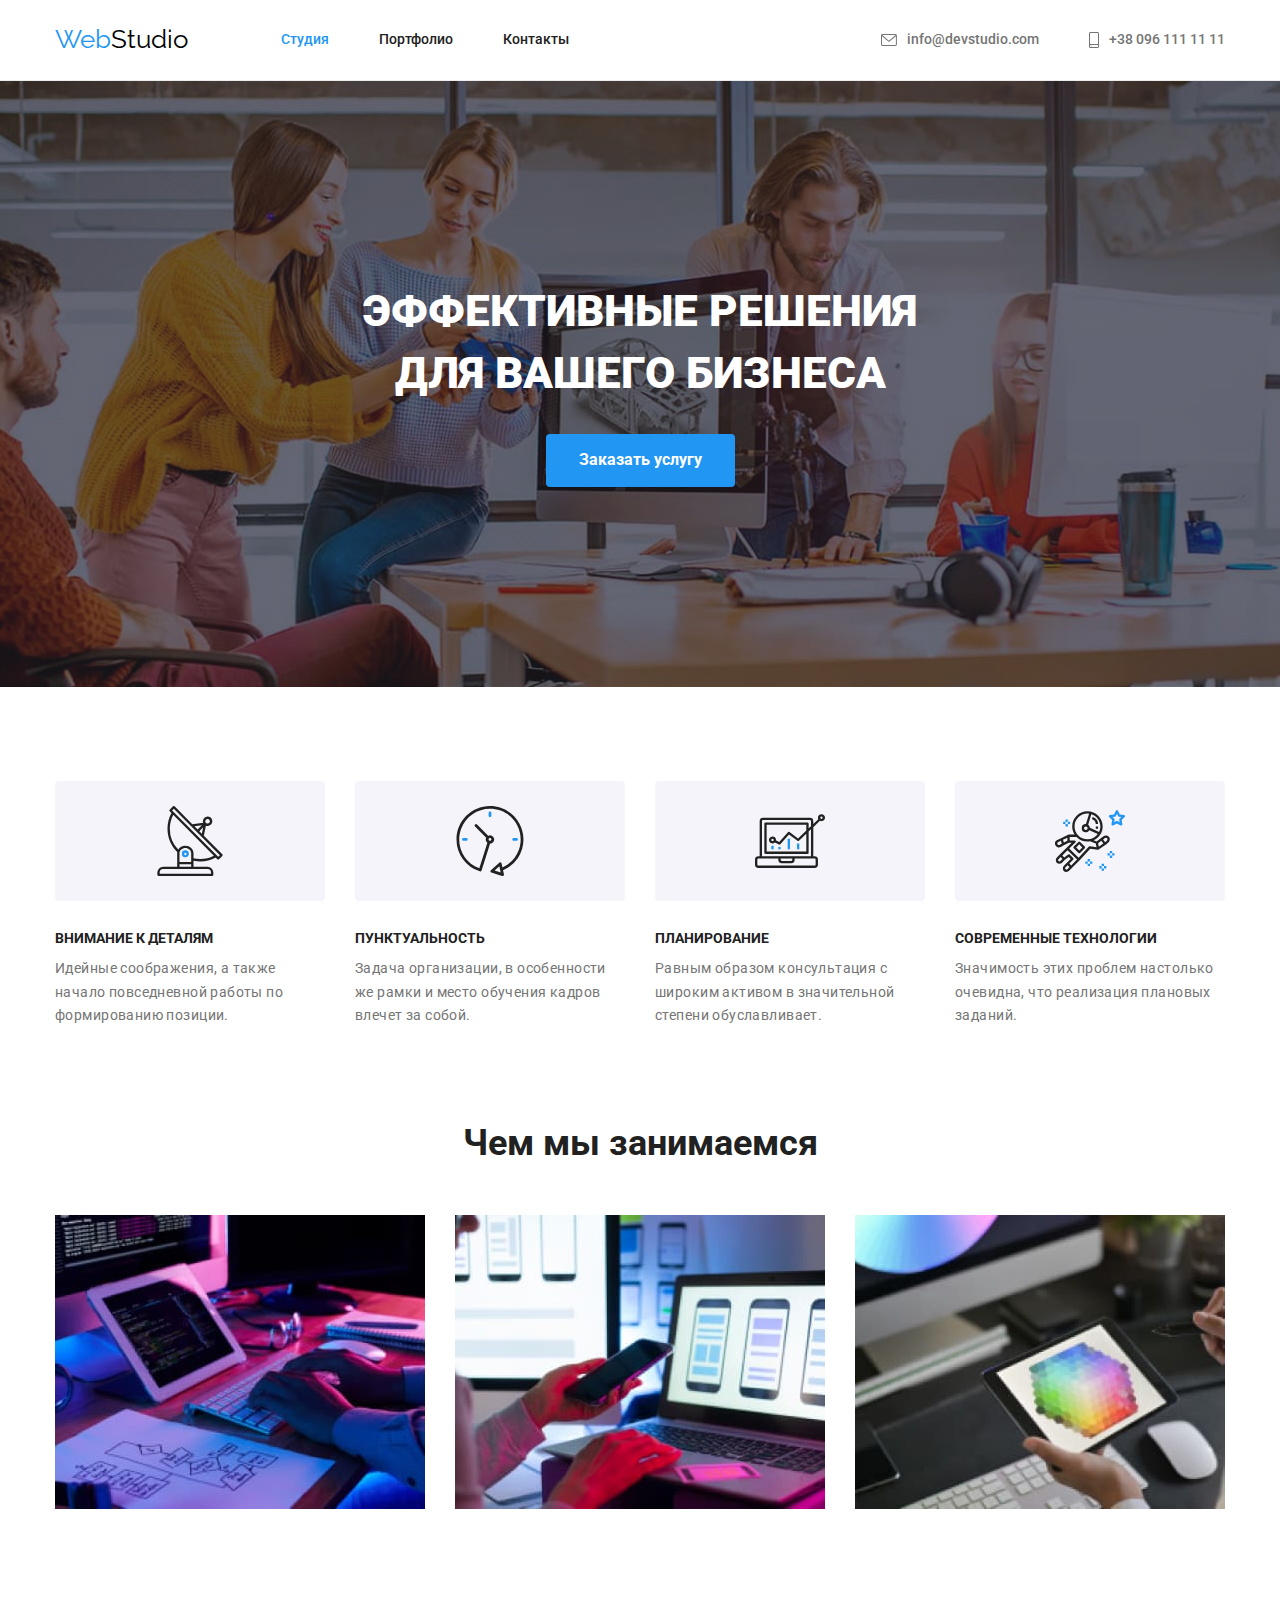
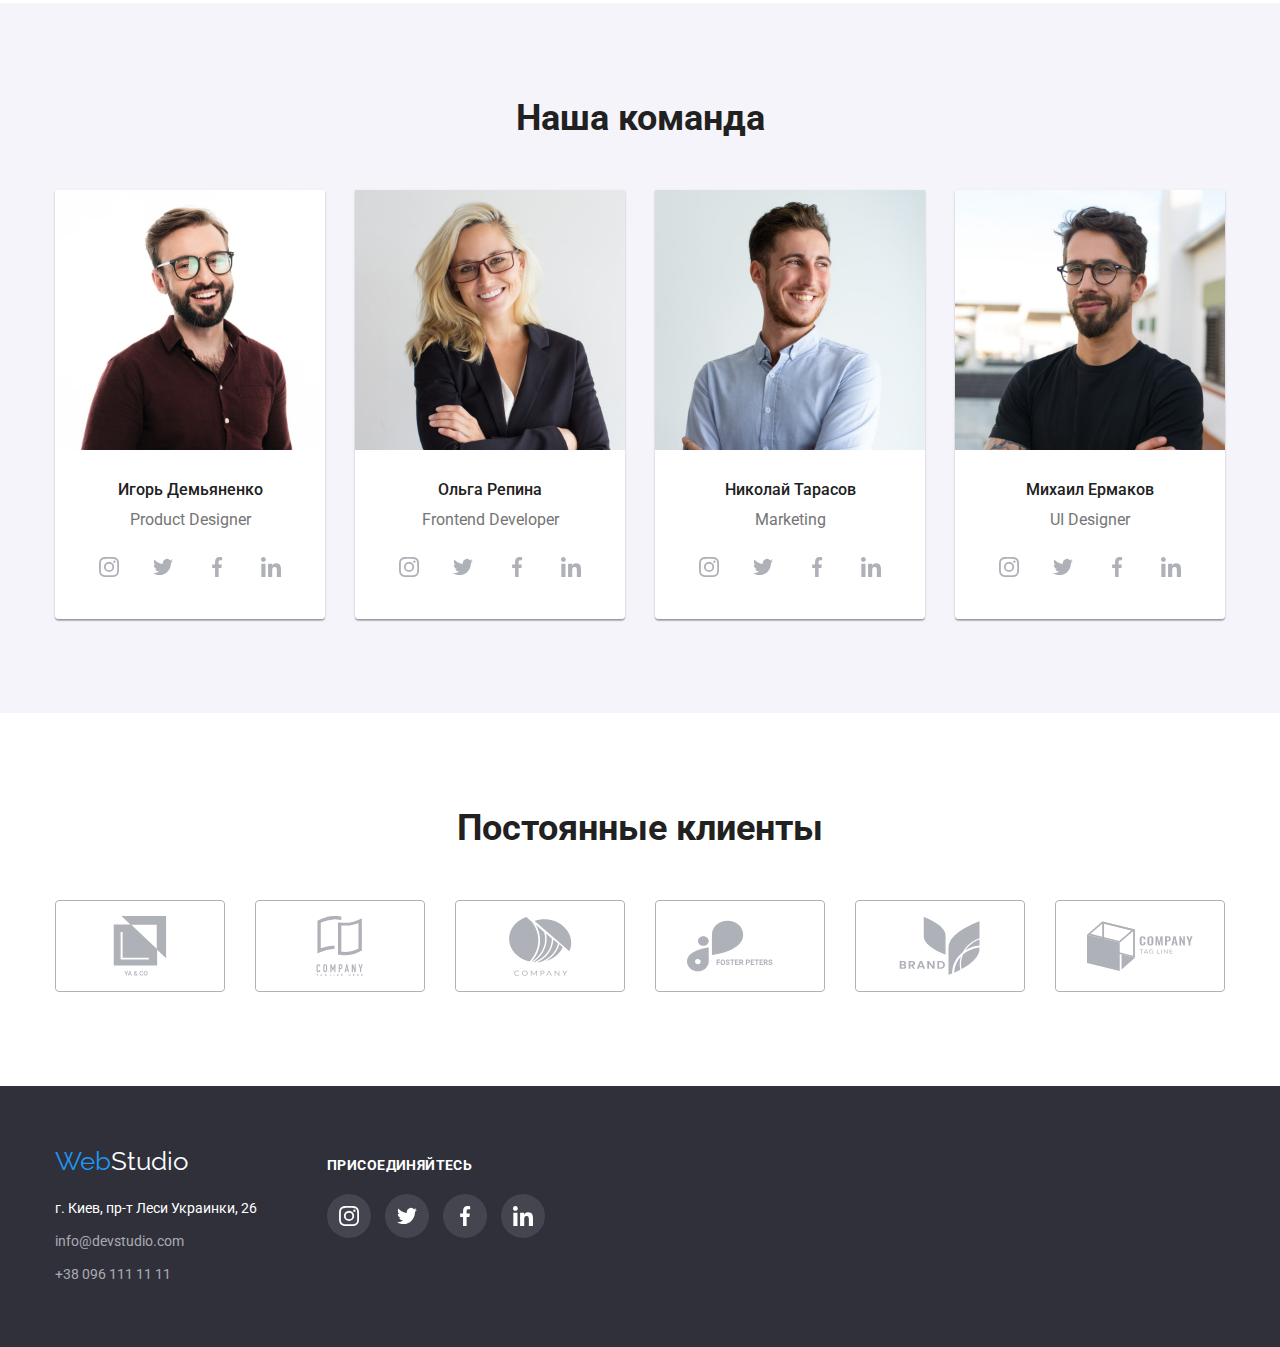
==== index.html @ 87715c69 "Добавляет основные папки и файлы с 4ДЗ" ====
<!DOCTYPE html>
<html lang="ru">
  <head>
    <meta charset="UTF-8" />
    <meta http-equiv="X-UA-Compatible" content="IE=edge" />
    <meta name="viewport" content="width=device-width, initial-scale=1.0" />
    <title>Web Studio. Эффективные решения для вашего бизнеса</title>
    <link
      rel="stylesheet"
      href="https://fonts.googleapis.com/css2?family=Raleway:wght@700&family=Roboto:wght@400;500;700;900&display=swap"
    />
    <link
      rel="stylesheet"
      href="https://cdnjs.cloudflare.com/ajax/libs/modern-normalize/1.1.0/modern-normalize.min.css"
    />
    <link rel="stylesheet" href="./css/main.css" />
  </head>

  <body>
    <header class="page-header">
      <div class="container cap">
        <nav class="site-nav">
          <a href="#" class="logo"><span class="accent">Web</span>Studio</a>
          <ul class="site-nav">
            <li class="list-item"><a href="#" class="link main">Студия</a></li>
            <li class="list-item"><a href="./portfolio.html" class="link">Портфолио</a></li>
            <li class="list-item"><a href="#" class="link">Контакты</a></li>
          </ul>
        </nav>
        <ul class="list">
          <li class="list-item">
            <a href="mailto:info@devstudio.com" class="link item">
              <svg class="icon-contacts" width="16" height="12">
                <use href="./images/icons.svg#envelope"></use>
              </svg>
              info@devstudio.com
            </a>
          </li>
          <li class="list-item">
            <a href="tel:+380961111111" class="link item">
              <svg class="icon-contacts" width="10" height="16">
                <use href="./images/icons.svg#smartphone"></use>
              </svg>
              +38 096 111 11 11
            </a>
          </li>
        </ul>
      </div>
    </header>

    <main>
      <!-- Эффективные решения для вашего бизнеса -->
      <section class="banner overlay">
        <div class="container">
          <h1 class="banner-name">
            Эффективные решения<br />
            для вашего бизнеса
          </h1>
          <button type="button" class="ban-button">Заказать услугу</button>
        </div>
      </section>
      <!-- Наши преимущества -->
      <section class="section">
        <div class="container feature">
          <h2 class="visually-hidden">Наши преимущества</h2>
          <ul class="features-list">
            <li class="text-list">
              <div class="thumb">
                <svg width="70" height="70">
                  <use href="./images/icons.svg#antenna"></use>
                </svg>
              </div>
              <h3 class="head">Внимание к деталям</h3>
              <p class="head-text">
                Идейные соображения, а также начало повседневной работы по формированию позиции.
              </p>
            </li>
            <li class="text-list">
              <div class="thumb">
                <svg width="70" height="70">
                  <use href="./images/icons.svg#clock"></use>
                </svg>
              </div>
              <h3 class="head">Пунктуальность</h3>
              <p class="head-text">
                Задача организации, в особенности же рамки и место обучения кадров влечет за собой.
              </p>
            </li>
            <li class="text-list">
              <div class="thumb">
                <svg width="70" height="70">
                  <use href="./images/icons.svg#diagram"></use>
                </svg>
              </div>
              <h3 class="head">Планирование</h3>
              <p class="head-text">
                Равным образом консультация с широким активом в значительной степени обуславливает.
              </p>
            </li>
            <li class="text-list">
              <div class="thumb">
                <svg width="70" height="70">
                  <use href="./images/icons.svg#astronaut"></use>
                </svg>
              </div>
              <h3 class="head">Современные технологии</h3>
              <p class="head-text">
                Значимость этих проблем настолько очевидна, что реализация плановых заданий.
              </p>
            </li>
          </ul>
        </div>
      </section>
      <!-- Чем мы занимаемся -->
      <section class="section box">
        <div class="container">
          <h2 class="heading">Чем мы занимаемся</h2>
          <ul class="boxes-list">
            <li class="box-item">
              <img
                src="./images/box1.jpg"
                width="370"
                height="294"
                alt="Описание того, чем мы занимаемся-1"
              />
            </li>
            <li class="box-item">
              <img
                src="./images/box2.jpg"
                width="370"
                height="294"
                alt="Описание того, чем мы занимаемся-2"
              />
            </li>
            <li class="box-item">
              <img
                src="./images/box3.jpg"
                width="370"
                height="294"
                alt="Описание того, чем мы занимаемся-3"
              />
            </li>
          </ul>
        </div>
      </section>
      <!-- Наша команда -->
      <section class="section comands-blok">
        <div class="container">
          <h2 class="heading">Наша команда</h2>
          <ul class="bloks-list">
            <li class="blok-item">
              <img src="./images/i.jpg" width="270" height="260" alt="член команды" />
              <div class="description">
                <h3 class="name">Игорь Демьяненко</h3>
                <p lang="en" class="job">Product Designer</p>

                <ul class="links-list">
                  <li class="links-item">
                    <a href="#" class="links-icon">
                      <svg class="icon" width="20" height="20">
                        <use href="./images/icons.svg#instagram"></use>
                      </svg>
                    </a>
                  </li>
                  <li class="links-item">
                    <a href="#" class="links-icon">
                      <svg class="icon" width="20" height="20">
                        <use href="./images/icons.svg#twitter"></use>
                      </svg>
                    </a>
                  </li>
                  <li class="links-item">
                    <a href="#" class="links-icon">
                      <svg class="icon" width="20" height="20">
                        <use href="./images/icons.svg#facebook"></use>
                      </svg>
                    </a>
                  </li>
                  <li class="links-item">
                    <a href="#" class="links-icon">
                      <svg class="icon" width="20" height="20">
                        <use href="./images/icons.svg#linkedin"></use>
                      </svg>
                    </a>
                  </li>
                </ul>
              </div>
            </li>
            <li class="blok-item">
              <img src="./images/o.jpg" width="270" height="260" alt="член команды" />
              <div class="description">
                <h3 class="name">Ольга Репина</h3>
                <p lang="en" class="job">Frontend Developer</p>

                <ul class="links-list">
                  <li class="links-item">
                    <a href="#" class="links-icon">
                      <svg class="icon" width="20" height="20">
                        <use href="./images/icons.svg#instagram"></use>
                      </svg>
                    </a>
                  </li>
                  <li class="links-item">
                    <a href="#" class="links-icon">
                      <svg class="icon" width="20" height="20">
                        <use href="./images/icons.svg#twitter"></use>
                      </svg>
                    </a>
                  </li>
                  <li class="links-item">
                    <a href="#" class="links-icon">
                      <svg class="icon" width="20" height="20">
                        <use href="./images/icons.svg#facebook"></use>
                      </svg>
                    </a>
                  </li>
                  <li class="links-item">
                    <a href="#" class="links-icon">
                      <svg class="icon" width="20" height="20">
                        <use href="./images/icons.svg#linkedin"></use>
                      </svg>
                    </a>
                  </li>
                </ul>
              </div>
            </li>
            <li class="blok-item">
              <img src="./images/n.jpg" width="270" height="260" alt="член команды" />
              <div class="description">
                <h3 class="name">Николай Тарасов</h3>
                <p lang="en" class="job">Marketing</p>

                <ul class="links-list">
                  <li class="links-item">
                    <a href="#" class="links-icon">
                      <svg class="icon" width="20" height="20">
                        <use href="./images/icons.svg#instagram"></use>
                      </svg>
                    </a>
                  </li>
                  <li class="links-item">
                    <a href="#" class="links-icon">
                      <svg class="icon" width="20" height="20">
                        <use href="./images/icons.svg#twitter"></use>
                      </svg>
                    </a>
                  </li>
                  <li class="links-item">
                    <a href="#" class="links-icon">
                      <svg class="icon" width="20" height="20">
                        <use href="./images/icons.svg#facebook"></use>
                      </svg>
                    </a>
                  </li>
                  <li class="links-item">
                    <a href="#" class="links-icon">
                      <svg class="icon" width="20" height="20">
                        <use href="./images/icons.svg#linkedin"></use>
                      </svg>
                    </a>
                  </li>
                </ul>
              </div>
            </li>
            <li class="blok-item">
              <img src="./images/m.jpg" width="270" height="260" alt="член команды" />
              <div class="description">
                <h3 class="name">Михаил Ермаков</h3>
                <p lang="en" class="job">UI Designer</p>

                <ul class="links-list">
                  <li class="links-item">
                    <a href="#" class="links-icon">
                      <svg class="icon" width="20" height="20">
                        <use href="./images/icons.svg#instagram"></use>
                      </svg>
                    </a>
                  </li>
                  <li class="links-item">
                    <a href="#" class="links-icon">
                      <svg class="icon" width="20" height="20">
                        <use href="./images/icons.svg#twitter"></use>
                      </svg>
                    </a>
                  </li>
                  <li class="links-item">
                    <a href="#" class="links-icon">
                      <svg class="icon" width="20" height="20">
                        <use href="./images/icons.svg#facebook"></use>
                      </svg>
                    </a>
                  </li>
                  <li class="links-item">
                    <a href="#" class="links-icon">
                      <svg class="icon" width="20" height="20">
                        <use href="./images/icons.svg#linkedin"></use>
                      </svg>
                    </a>
                  </li>
                </ul>
              </div>
            </li>
          </ul>
        </div>
      </section>
      <!-- Постоянные клиенты -->
      <section class="section clients">
        <div class="container">
          <h2 class="heading">Постоянные клиенты</h2>
          <ul class="clients-list">
            <li class="client-item">
              <a href="#" class="client-link">
                <svg class="icon" width="106" height="60">
                  <use href="./images/icons.svg#group-6"></use>
                </svg>
              </a>
            </li>
            <li class="client-item">
              <a href="#" class="client-link">
                <svg class="icon" width="106" height="60">
                  <use href="./images/icons.svg#group-1"></use>
                </svg>
              </a>
            </li>
            <li class="client-item">
              <a href="#" class="client-link">
                <svg class="icon" width="106" height="60">
                  <use href="./images/icons.svg#group-2"></use>
                </svg>
              </a>
            </li>
            <li class="client-item">
              <a href="#" class="client-link">
                <svg class="icon" width="106" height="60">
                  <use href="./images/icons.svg#group-3"></use>
                </svg>
              </a>
            </li>
            <li class="client-item">
              <a href="#" class="client-link">
                <svg class="icon" width="106" height="60">
                  <use href="./images/icons.svg#group-4"></use>
                </svg>
              </a>
            </li>
            <li class="client-item">
              <a href="#" class="client-link">
                <svg class="icon" width="106" height="60">
                  <use href="./images/icons.svg#group-5"></use>
                </svg>
              </a>
            </li>
          </ul>
        </div>
      </section>
    </main>

    <footer class="finish">
      <div class="container main">
        <div class="footer">
          <a href="#" class="logo foot"><span class="accent">Web</span>Studio</a>
          <address class="address">
            г. Киев, пр-т Леси Украинки, 26
            <ul class="contacts">
              <li>
                <a href="mailto:info@devstudio.com" class="item bottom">info@devstudio.com</a>
              </li>
              <li class="contact-list">
                <a href="tel:+380961111111" class="item bottom">+38 096 111 11 11</a>
              </li>
            </ul>
          </address>
        </div>
        <div class="second-part">
          <h2 class="call">присоединяйтесь</h2>
          <ul class="links-foot-list">
            <li class="links-item">
              <a href="#" class="links-foot-icon">
                <svg class="icon" width="20" height="20">
                  <use href="./images/icons.svg#instagram"></use>
                </svg>
              </a>
            </li>
            <li class="links-item">
              <a href="#" class="links-foot-icon">
                <svg class="icon" width="20" height="20">
                  <use href="./images/icons.svg#twitter"></use>
                </svg>
              </a>
            </li>
            <li class="links-item">
              <a href="#" class="links-foot-icon">
                <svg class="icon" width="20" height="20">
                  <use href="./images/icons.svg#facebook"></use>
                </svg>
              </a>
            </li>
            <li class="links-item">
              <a href="#" class="links-foot-icon">
                <svg class="icon" width="20" height="20">
                  <use href="./images/icons.svg#linkedin"></use>
                </svg>
              </a>
            </li>
          </ul>
        </div>
      </div>
    </footer>
  </body>
</html>
---- css/main.css ----
:root {
  --primary-text-color: #212121;
  --secondary-text-color: #757575;
  --bgd-text-color: #ffffff;
  --accent-color: #2196f3;
  --icon-fon: #f5f4fa;
  --icon-primary-color: #afb1b8;
}

body {
  background-color: var(--bgd-text-color);
  color: var(--primary-text-color);
  font-family: Roboto, sans-serif;
}

ul {
  padding: 0;
  margin: 0;

  list-style: none;
}

img {
  display: block;
}

h1,
h2,
h3,
ul,
p {
  margin-top: 0;
  margin-bottom: 0;
}

.section {
  padding-top: 94px;
  padding-bottom: 94px;
}

/* ШАПКА-ВЕРХ С ЛОГОТИПОМ */
.container {
  width: 1200px;
  padding-left: 15px;
  padding-right: 15px;
  margin-left: auto;
  margin-right: auto;

  /* outline: 2px solid blue; */
}

.page-header {
  border-bottom: 1px solid #ececec;
}

.cap,
.site-nav {
  display: flex;
  align-items: center;
}

.list {
  display: flex;
  margin-left: auto;
}

.list-item:not(:last-child) {
  margin-right: 50px;
}

.logo {
  display: block;
  padding-top: 24px;
  padding-bottom: 25px;
  margin-right: 93px;

  color: #000000;
  font-family: Raleway, sans-serif;
  font-size: 26px;
  line-height: 1.2;
  text-decoration: none;
}

.accent,
.link.main {
  color: var(--accent-color);
}

.link {
  display: block;
  padding-top: 32px;
  padding-bottom: 32px;

  color: var(--primary-text-color);
  font-weight: 500;
  font-size: 14px;
  line-height: 1.14;
  text-decoration: none;
}

.link.item {
  display: flex;
  align-items: center;
  padding: 0;
  padding-top: 32px;
  padding-bottom: 32px;
  border: none;
  color: var(--secondary-text-color);
}

.icon-contacts {
  margin-right: 10px;
  fill: currentColor;
}

.link:hover,
.link:focus {
  color: var(--accent-color);
}

/* СТУДИЯ (MAIN) */
.banner-name {
  margin-bottom: 30px;

  color: var(--bgd-text-color);
  font-weight: 900;
  font-size: 44px;
  line-height: 1.4;
  text-align: center;
  text-transform: uppercase;
}

.banner {
  padding-top: 200px;
  padding-bottom: 200px;
  background-color: #2f303a;
  text-align: center;
}

.overlay {
  max-width: 1600px;
  min-height: 600px;
  margin-left: auto;
  margin-right: auto;
  background-image: linear-gradient(to right, rgba(47, 48, 58, 0.4), rgba(47, 48, 58, 0.4)),
    url(../images/banner.jpg);
  background-repeat: no-repeat;
  background-position: center;
  background-size: cover;
}

.ban-button {
  padding: 10px 32px;
  border: 1px solid transparent;
  border-radius: 4px;

  font-weight: 700;
  font-size: 16px;
  line-height: 1.9;
  color: var(--bgd-text-color);
  background-color: var(--accent-color);
}

.ban-button:hover,
.ban-button:focus {
  background-color: #188ce8;
}

/* НАШИ ПРЕИМУЩЕСТВА */
.visually-hidden {
  position: absolute;
  width: 1px;
  height: 1px;
  margin: -1px;
  border: 0;
  padding: 0;

  white-space: nowrap;
  clip-path: inset(100%);
  clip: rect(0 0 0 0);
  overflow: hidden;
}

.features-list {
  display: flex;
}

.text-list {
  width: 270px;
}

.text-list:not(:last-child) {
  margin-right: 30px;
}

.thumb {
  display: flex;
  width: 270px;
  height: 120px;
  background-color: var(--icon-fon);
  border-radius: 4px;
  margin-bottom: 30px;
  justify-content: center;
  align-items: center;
}

.head {
  margin-bottom: 10px;
  font-weight: 700;
  font-size: 14px;
  line-height: 1.14;
  text-transform: uppercase;
}

.head-text {
  font-weight: 400;
  color: var(--secondary-text-color);
  font-size: 14px;
  line-height: 1.7;
  letter-spacing: 0.03em;
}

/* ЧЕМ МЫ ЗАНИМАЕМСЯ */
.box {
  padding-top: 0;
}

.heading {
  margin-bottom: 50px;

  font-weight: 700;
  font-size: 36px;
  line-height: 1.2;
  text-align: center;
}

.boxes-list {
  display: flex;
}

.boxes-list .box-item {
  width: 370px;
}

.box-item:not(:last-child) {
  margin-right: 30px;
}

/* НАША КОМАНДА */
.comands-blok {
  background-color: #f5f4fa;
}

.bloks-list {
  display: flex;
}

.blok-item {
  width: 270px;
  border-bottom-left-radius: 4px;
  border-bottom-right-radius: 4px;
  overflow: hidden;
  box-shadow: 0px 1px 3px rgba(0, 0, 0, 0.12), 0px 1px 1px rgba(0, 0, 0, 0.14),
    0px 2px 1px rgba(0, 0, 0, 0.2);
}

.blok-item:not(:last-child) {
  margin-right: 30px;
}

.description {
  padding: 30px 32px;
  background-color: var(--bgd-text-color);
}

.name {
  margin-bottom: 10px;
}

.name,
.job {
  font-weight: 500;
  font-size: 16px;
  line-height: 1.2;
  text-align: center;
}

.job {
  margin-bottom: 16px;

  color: var(--secondary-text-color);
  font-weight: 400;
}

.links-list {
  display: flex;
  justify-content: space-between;
  align-items: center;
}

.links-icon {
  display: flex;
  padding: 0;
  border: none;
  width: 44px;
  height: 44px;
  color: var(--icon-primary-color);
  background-color: var(--bgd-text-color);
  border-radius: 50%;
  justify-content: center;
  align-items: center;
}

.links-icon .icon {
  fill: currentColor;
}

.links-icon:hover,
.links-icon:focus {
  background-color: var(--accent-color);
  color: var(--bgd-text-color);
}

/* ПОСТОЯННЫЕ КЛИЕНТЫ */
.clients-list {
  display: flex;
}

.client-item:not(:last-child) {
  margin-right: 30px;
}

.client-link {
  display: flex;
  justify-content: center;
  align-items: center;
  width: 170px;
  height: 92px;
  border: 1px solid var(--icon-primary-color);
  border-radius: 4px;
  color: var(--icon-primary-color);
}

.client-link .icon {
  fill: currentColor;
}

.client-link:hover,
.client-link:focus {
  border-color: var(--accent-color);
  color: var(--accent-color);
}

/* ПОРТФОЛИО (MAIN) */
a {
  text-decoration: none;
}

.buttons {
  display: flex;
  margin-bottom: 50px;
  justify-content: center;
}

.button {
  padding: 6px 22px;
  border-radius: 4px;
  border: 1px solid transparent;

  font-weight: 500;
  font-size: 16px;
  line-height: 1.6;
  text-align: center;
  font-family: inherit;
  cursor: pointer;
  background-color: #f5f4fa;
}

.button-item:not(:last-child) {
  margin-right: 8px;
}

.button:hover,
.button:focus {
  color: var(--bgd-text-color);
  background-color: var(--accent-color);
  box-shadow: 0px 3px 1px rgba(0, 0, 0, 0.1), 0px 1px 2px rgba(0, 0, 0, 0.08),
    0px 2px 2px rgba(0, 0, 0, 0.12);
}

.project-lists {
  display: flex;
  flex-wrap: wrap;
  margin-left: -30px;
  margin-top: -30px;
}

.project-item {
  width: 370px;
  flex-basis: calc(100% / 3 - 30px);
  margin-left: 30px;
  margin-top: 30px;
}

.project-link {
  display: block;
}

.project-link:hover,
.project-link:focus {
  box-shadow: 0px 1px 1px rgba(0, 0, 0, 0.12), 0px 4px 4px rgba(0, 0, 0, 0.06),
    1px 4px 6px rgba(0, 0, 0, 0.16);
}

.project-name {
  margin-bottom: 4px;

  color: var(--primary-text-color);
  font-weight: 700;
  font-size: 18px;
  line-height: 2;
}

.sign {
  padding: 20px 24px;
  border: 1px solid #eeeeee;
  border-top: 0;
}

.name-item {
  color: var(--secondary-text-color);
  font-size: 16px;
  line-height: 30px;
}

/* ФУТЕР */
.container.main {
  display: flex;
  align-items: baseline;
}

.finish {
  padding-top: 60px;
  padding-bottom: 60px;

  background-color: #2f303a;
  color: var(--bgd-text-color);
}

.foot {
  display: inline-block;
  padding-top: 0;
  padding-bottom: 0;
  margin-right: 0;
  margin-bottom: 20px;

  color: var(--bgd-text-color);
}

.contacts,
.contact-list {
  margin-top: 9px;
}

.address,
.bottom {
  font-weight: 400;
  font-size: 14px;
  line-height: 1.7;
  font-style: normal;
  text-decoration: none;
}

.footer .bottom {
  color: rgba(255, 255, 255, 0.6);
}

.footer .item:hover,
.footer .item:focus {
  color: var(--accent-color);
}

.footer {
  margin-right: 70px;
}

.call {
  margin-bottom: 20px;

  font-style: normal;
  font-weight: 700;
  font-size: 14px;
  line-height: 1.14;
  text-transform: uppercase;
  letter-spacing: 0.03em;
}

.links-item {
  display: inline-block;
  margin-right: 10px;
}

.links-foot-icon {
  display: flex;
  padding: 0;
  border: none;
  width: 44px;
  height: 44px;
  color: var(--bgd-text-color);
  background-color: rgba(255, 255, 255, 0.1);
  border-radius: 50%;
  justify-content: center;
  align-items: center;
}

.links-foot-icon .icon {
  fill: currentColor;
}

.links-foot-icon:hover,
.links-foot-icon:focus {
  background-color: var(--accent-color);
  color: var(--bgd-text-color);
}
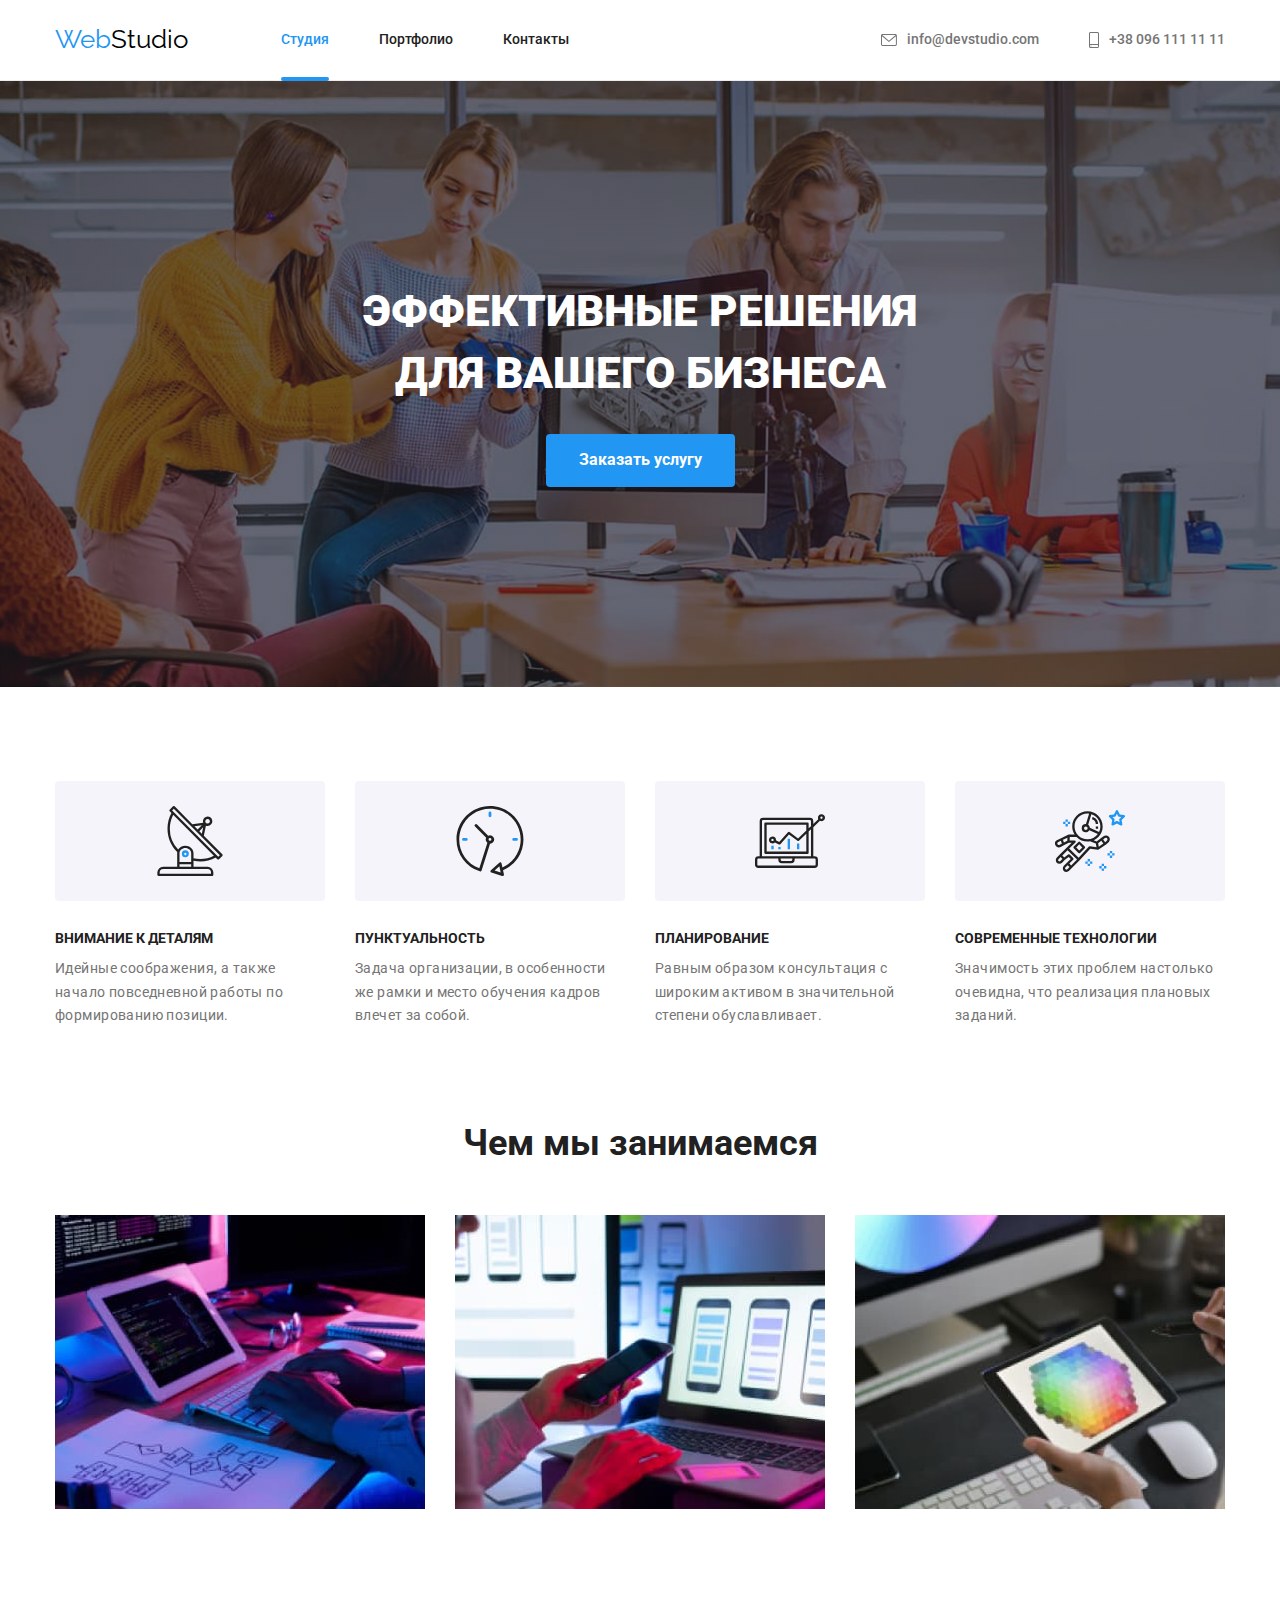
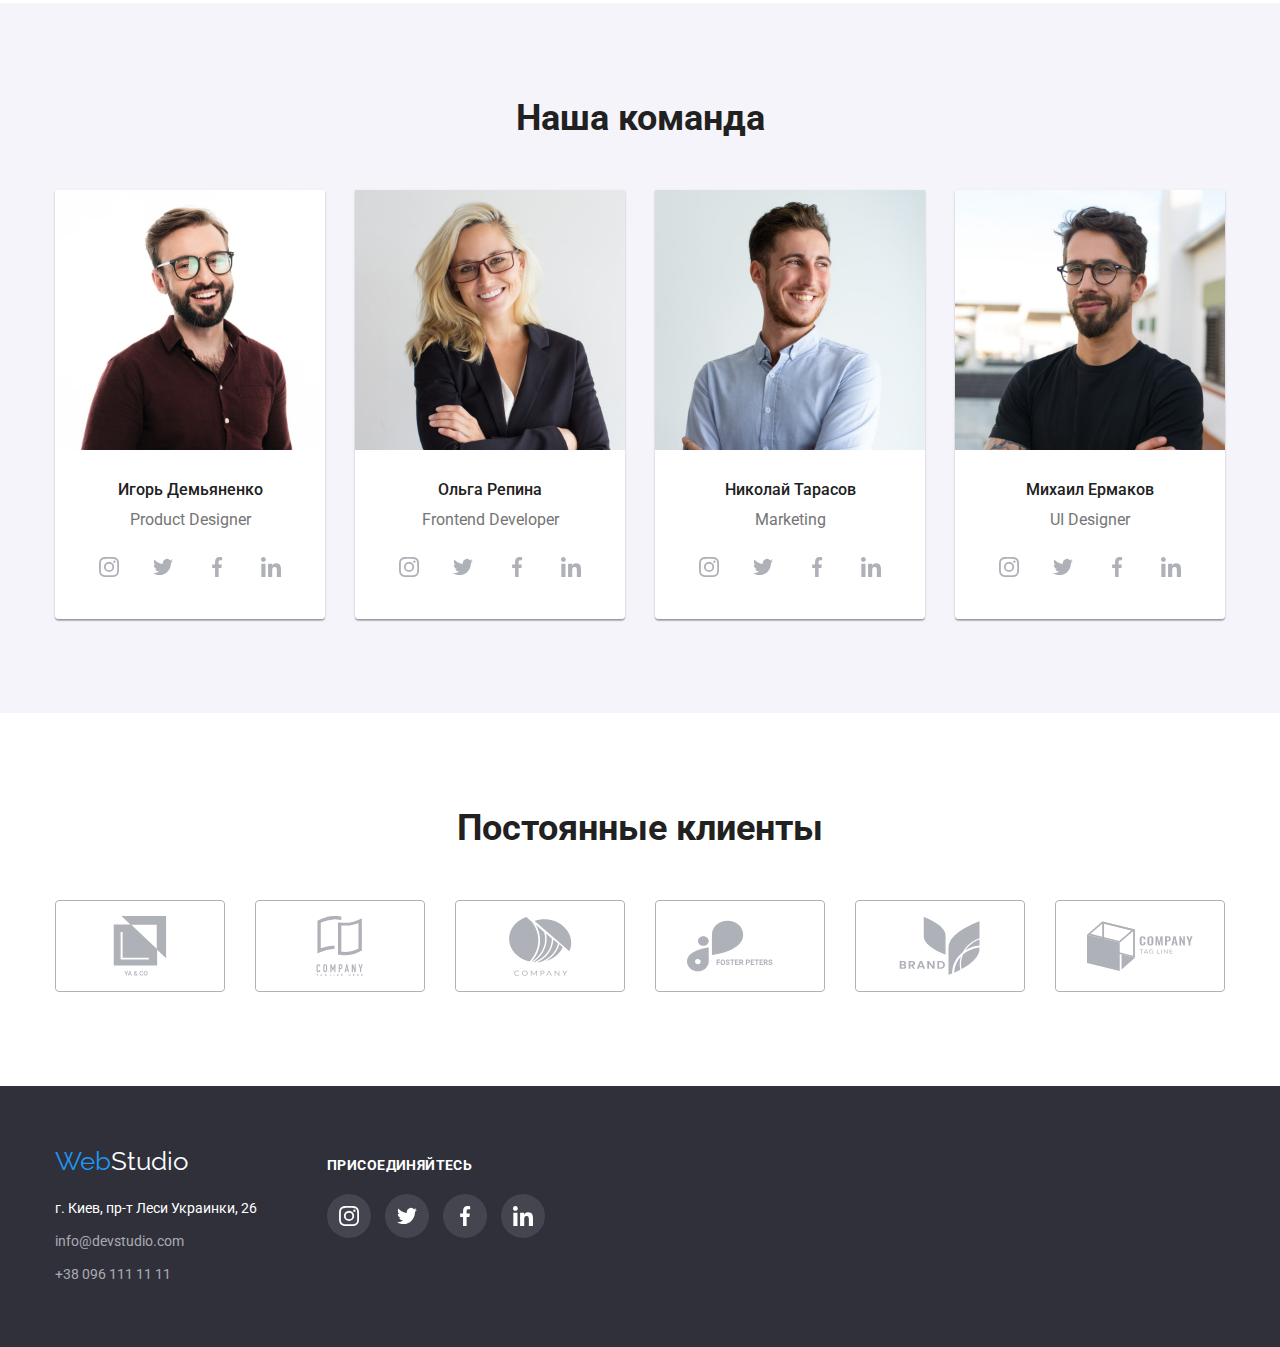
==== commit 653bb26d: "Делает переходы, создает для них переменные" ====
--- a/index.html
+++ b/index.html
@@ -56,7 +56,17 @@
             Эффективные решения<br />
             для вашего бизнеса
           </h1>
-          <button type="button" class="ban-button">Заказать услугу</button>
+          <button type="button" class="ban-button" data-modal-open>Заказать услугу</button>
+        </div>
+        <!-- Модальное окно по кнопке "Заказать услугу". -->
+        <div class="backdrop is-hidden" data-modal>
+          <div class="modal">
+            <button data-modal-close>
+              <svg class="modal-button">
+                <use href="./images/icons.svg#close"></use>
+              </svg>
+            </button>
+          </div>
         </div>
       </section>
       <!-- Наши преимущества -->
@@ -356,7 +366,7 @@
     </main>
 
     <footer class="finish">
-      <div class="container main">
+      <div class="container">
         <div class="footer">
           <a href="#" class="logo foot"><span class="accent">Web</span>Studio</a>
           <address class="address">
@@ -406,5 +416,7 @@
         </div>
       </div>
     </footer>
+
+    <script src="./js/modal.js"></script>
   </body>
 </html>
--- a/css/main.css
+++ b/css/main.css
@@ -5,6 +5,8 @@
   --accent-color: #2196f3;
   --icon-fon: #f5f4fa;
   --icon-primary-color: #afb1b8;
+  --timing-function: cubic-bezier(0.4, 0, 0.2, 1);
+  --duration: 2500ms;
 }
 
 body {
@@ -45,8 +47,6 @@
   padding-right: 15px;
   margin-left: auto;
   margin-right: auto;
-
-  /* outline: 2px solid blue; */
 }
 
 .page-header {
@@ -86,6 +86,26 @@
   color: var(--accent-color);
 }
 
+.main {
+  position: relative;
+}
+
+.main::after {
+  content: '';
+  position: absolute;
+  left: 0;
+  bottom: -1px;
+  display: block;
+  width: 48px;
+  height: 4px;
+  background-color: var(--accent-color);
+  border-radius: 2px;
+}
+
+.portfolio::after {
+  width: 78px;
+}
+
 .link {
   display: block;
   padding-top: 32px;
@@ -96,6 +116,13 @@
   font-size: 14px;
   line-height: 1.14;
   text-decoration: none;
+
+  transition: color var(--duration) var(--timing-function);
+}
+
+.link:hover,
+.link:focus {
+  color: var(--accent-color);
 }
 
 .link.item {
@@ -106,16 +133,18 @@
   padding-bottom: 32px;
   border: none;
   color: var(--secondary-text-color);
+
+  transition: color var(--duration) var(--timing-function);
+}
+
+.link.item:hover,
+.link.item:focus {
+  color: var(--accent-color);
 }
 
 .icon-contacts {
   margin-right: 10px;
   fill: currentColor;
-}
-
-.link:hover,
-.link:focus {
-  color: var(--accent-color);
 }
 
 /* СТУДИЯ (MAIN) */
@@ -159,11 +188,64 @@
   line-height: 1.9;
   color: var(--bgd-text-color);
   background-color: var(--accent-color);
+
+  transition: background-color var(--duration) var(--timing-function);
 }
 
 .ban-button:hover,
 .ban-button:focus {
   background-color: #188ce8;
+}
+
+/* МОДАЛЬНОЕ ОКНО */
+.backdrop {
+  position: fixed;
+  top: 0;
+  left: 0;
+  width: 100%;
+  height: 100%;
+  background-color: rgba(0, 0, 0, 0.2);
+}
+
+.backdrop.is-hidden {
+  visibility: visible;
+  opacity: 0;
+  pointer-events: none;
+}
+
+.modal {
+  position: absolute;
+  top: 50%;
+  left: 50%;
+  transform: translate(-50%, -50%);
+
+  min-width: 528px;
+  min-height: 581px;
+  background-color: var(--bgd-text-color);
+  box-shadow: 0px 1px 3px rgba(0, 0, 0, 0.12), 0px 1px 1px rgba(0, 0, 0, 0.14),
+    0px 2px 1px rgba(0, 0, 0, 0.2);
+  border-radius: 4px;
+}
+
+.modal button {
+  position: absolute;
+  top: 0;
+  right: 0;
+
+  padding: 0;
+  margin: 0;
+  border: 1px solid transparent;
+  background-color: #fff;
+}
+
+.modal-button {
+  margin-top: 7px;
+  margin-right: 8px;
+
+  width: 30px;
+  height: 30px;
+  border: 1px solid rgba(0, 0, 0, 0.1);
+  border-radius: 50%;
 }
 
 /* НАШИ ПРЕИМУЩЕСТВА */
@@ -309,6 +391,9 @@
   border-radius: 50%;
   justify-content: center;
   align-items: center;
+
+  transition: background-color var(--duration) var(--timing-function),
+    color var(--duration) var(--timing-function);
 }
 
 .links-icon .icon {
@@ -339,6 +424,9 @@
   border: 1px solid var(--icon-primary-color);
   border-radius: 4px;
   color: var(--icon-primary-color);
+
+  transition: border-color var(--duration) var(--timing-function),
+    color var(--duration) var(--timing-function);
 }
 
 .client-link .icon {
@@ -364,8 +452,8 @@
 
 .button {
   padding: 6px 22px;
+  border: 1px solid transparent;
   border-radius: 4px;
-  border: 1px solid transparent;
 
   font-weight: 500;
   font-size: 16px;
@@ -374,6 +462,9 @@
   font-family: inherit;
   cursor: pointer;
   background-color: #f5f4fa;
+
+  transition: background-color var(--duration) var(--timing-function),
+    color var(--duration) var(--timing-function), box-shadow var(--duration) var(--timing-function);
 }
 
 .button-item:not(:last-child) {
@@ -403,7 +494,10 @@
 }
 
 .project-link {
+  position: relative;
   display: block;
+
+  transition: box-shadow var(--duration) var(--timing-function);
 }
 
 .project-link:hover,
@@ -412,6 +506,52 @@
     1px 4px 6px rgba(0, 0, 0, 0.16);
 }
 
+.project-link::before {
+  content: '';
+  display: inline-block;
+  position: absolute;
+  width: 100%;
+  min-height: 294px;
+  background-color: rgba(33, 150, 243, 0.9);
+
+  transition: background-color var(--duration) var(--timing-function);
+
+  opacity: 0;
+}
+
+.project-link:hover::before,
+.project-link:focus::before {
+  background-color: rgba(33, 150, 243, 0.9);
+
+  opacity: 1;
+}
+
+.overlay-text {
+  position: absolute;
+  top: 0;
+  left: 0;
+  width: 100%;
+  padding: 63px 24px;
+
+  font-style: normal;
+  font-weight: 400;
+  font-size: 18px;
+  line-height: 1.6;
+  letter-spacing: 0.03em;
+  color: var(--bgd-text-color);
+
+  transition: color var(--duration) var(--timing-function);
+
+  opacity: 0;
+}
+
+.project-link:hover .overlay-text,
+.project-link:focus .overlay-text {
+  color: var(--bgd-text-color);
+
+  opacity: 1;
+}
+
 .project-name {
   margin-bottom: 4px;
 
@@ -434,7 +574,7 @@
 }
 
 /* ФУТЕР */
-.container.main {
+.finish .container {
   display: flex;
   align-items: baseline;
 }
@@ -475,6 +615,10 @@
   color: rgba(255, 255, 255, 0.6);
 }
 
+.footer .item {
+  transition: color var(--duration) var(--timing-function);
+}
+
 .footer .item:hover,
 .footer .item:focus {
   color: var(--accent-color);
@@ -511,6 +655,9 @@
   border-radius: 50%;
   justify-content: center;
   align-items: center;
+
+  transition: color var(--duration) var(--timing-function),
+    background-color var(--duration) var(--timing-function);
 }
 
 .links-foot-icon .icon {
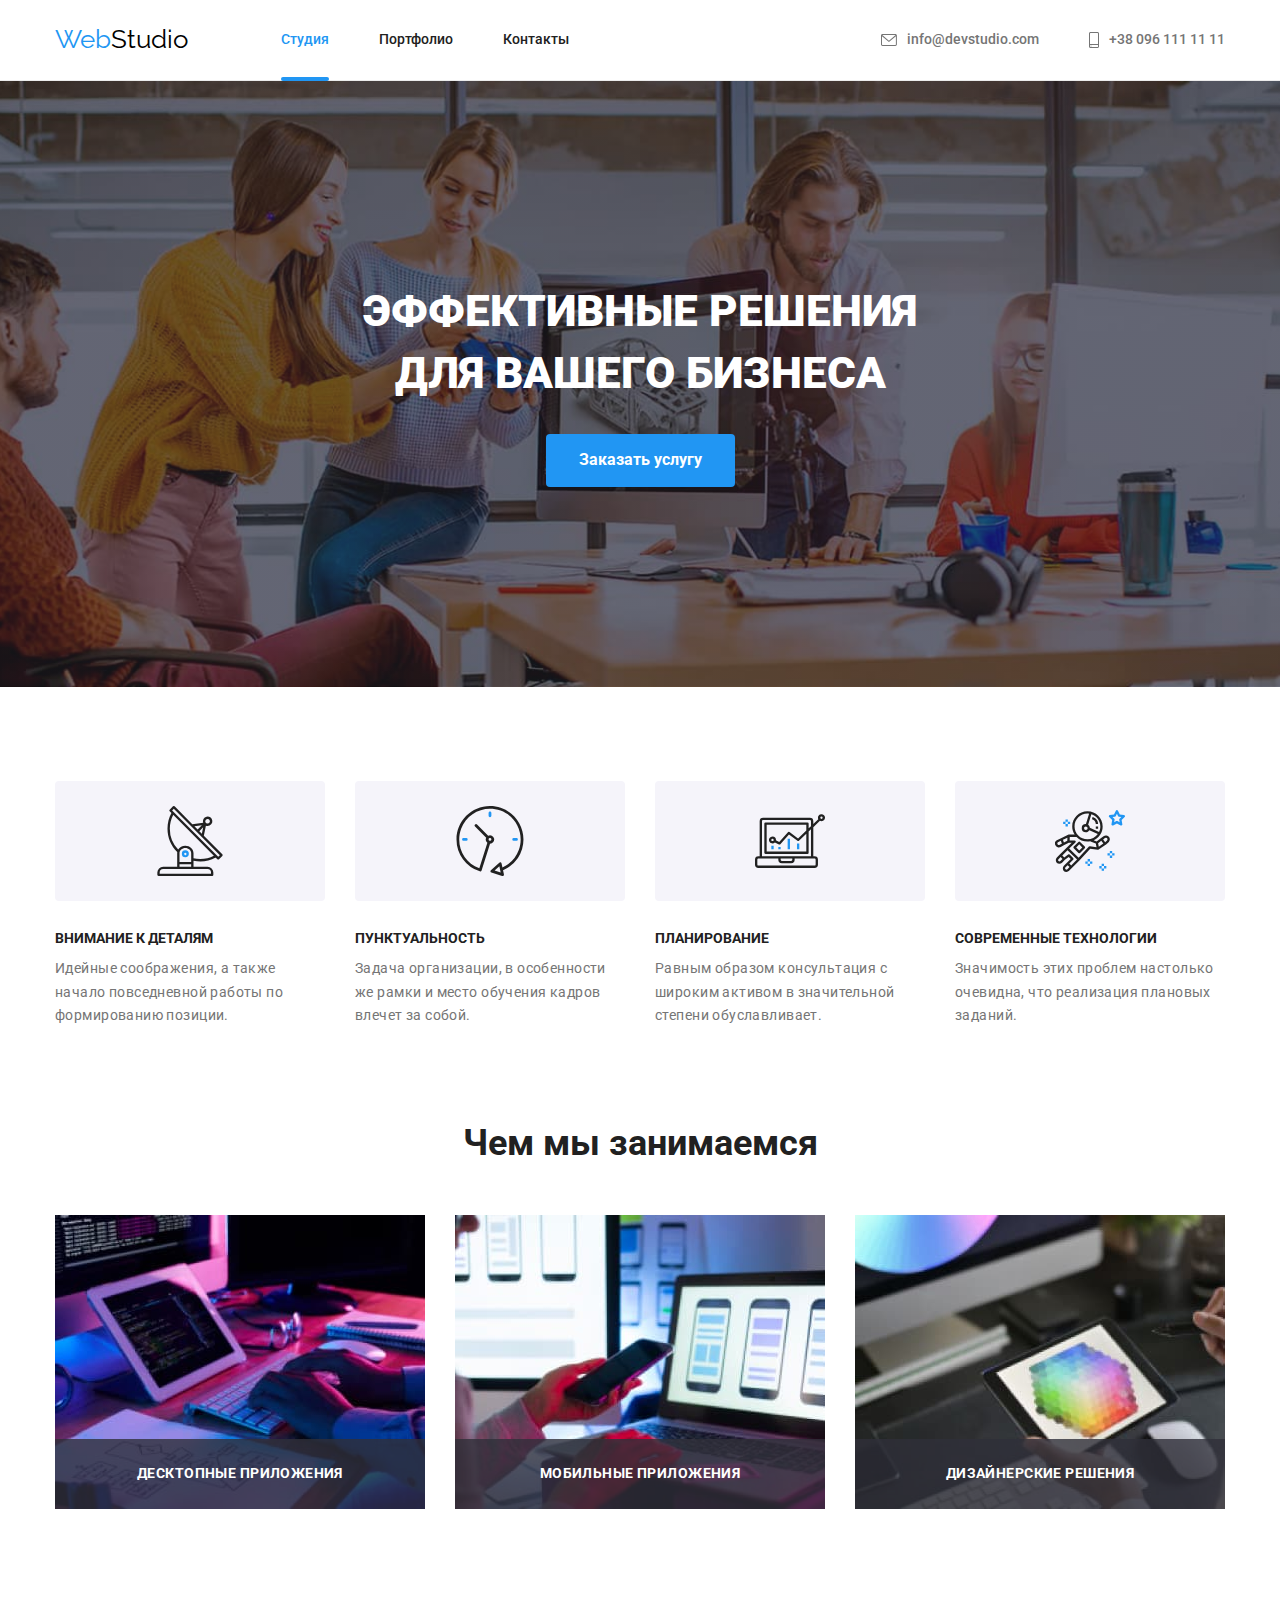
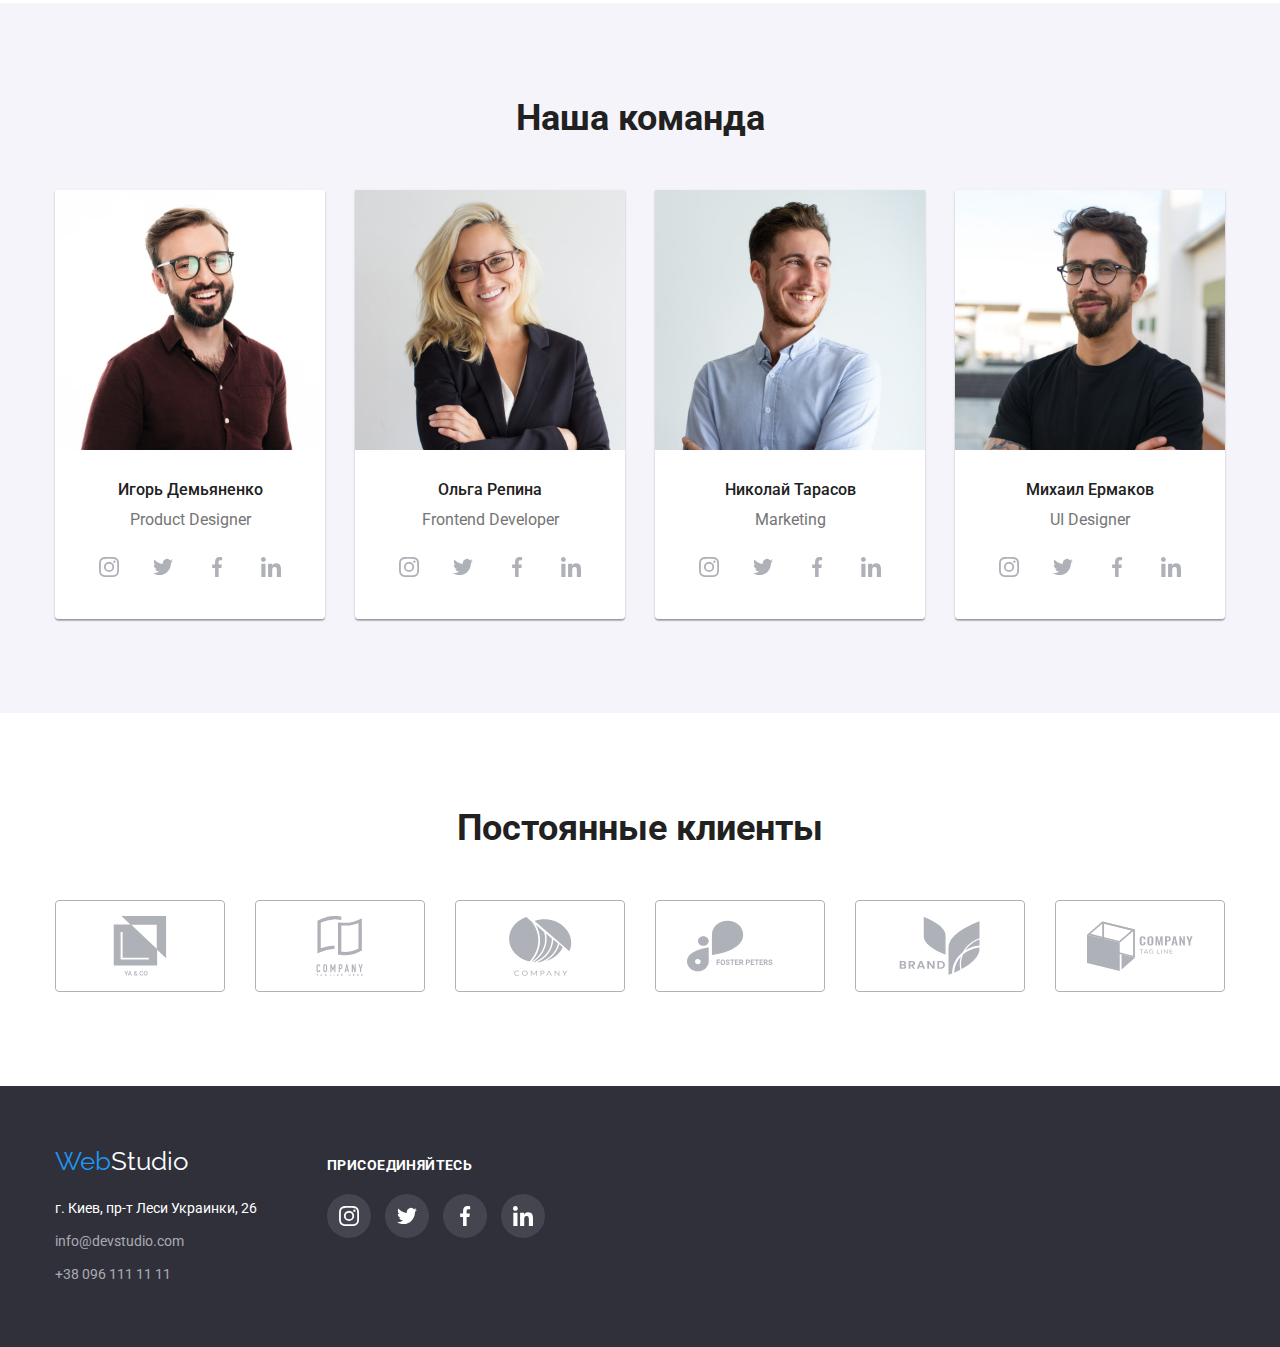
==== commit dd4522b8: "Заканчивает секцию "Чем мы занимаемся"" ====
--- a/index.html
+++ b/index.html
@@ -131,24 +131,33 @@
                 src="./images/box1.jpg"
                 width="370"
                 height="294"
-                alt="Описание того, чем мы занимаемся-1"
+                alt="Пальцы рук на клавиатуре перед монитором"
               />
+              <div class="over-over">
+                <h3 class="text">Десктопные приложения</h3>
+              </div>
             </li>
             <li class="box-item">
               <img
                 src="./images/box2.jpg"
                 width="370"
                 height="294"
-                alt="Описание того, чем мы занимаемся-2"
+                alt="Человек держит телефон одной рукой, другой работает на ноутбуке"
               />
+              <div class="over-over">
+                <h3 class="text">Мобильные приложения</h3>
+              </div>
             </li>
             <li class="box-item">
               <img
                 src="./images/box3.jpg"
                 width="370"
                 height="294"
-                alt="Описание того, чем мы занимаемся-3"
+                alt="Руки человека держат планшет, на котором отображается цветовая палитра"
               />
+              <div class="over-over">
+                <h3 class="text">Дизайнерские решения</h3>
+              </div>
             </li>
           </ul>
         </div>
@@ -381,7 +390,7 @@
             </ul>
           </address>
         </div>
-        <div class="second-part">
+        <div>
           <h2 class="call">присоединяйтесь</h2>
           <ul class="links-foot-list">
             <li class="links-item">
--- a/css/main.css
+++ b/css/main.css
@@ -6,7 +6,7 @@
   --icon-fon: #f5f4fa;
   --icon-primary-color: #afb1b8;
   --timing-function: cubic-bezier(0.4, 0, 0.2, 1);
-  --duration: 2500ms;
+  --duration: 250ms;
 }
 
 body {
@@ -188,6 +188,7 @@
   line-height: 1.9;
   color: var(--bgd-text-color);
   background-color: var(--accent-color);
+  cursor: pointer;
 
   transition: background-color var(--duration) var(--timing-function);
 }
@@ -205,10 +206,12 @@
   width: 100%;
   height: 100%;
   background-color: rgba(0, 0, 0, 0.2);
+
+  z-index: 1;
 }
 
 .backdrop.is-hidden {
-  visibility: visible;
+  visibility: hidden;
   opacity: 0;
   pointer-events: none;
 }
@@ -225,6 +228,8 @@
   box-shadow: 0px 1px 3px rgba(0, 0, 0, 0.12), 0px 1px 1px rgba(0, 0, 0, 0.14),
     0px 2px 1px rgba(0, 0, 0, 0.2);
   border-radius: 4px;
+
+  z-index: 2;
 }
 
 .modal button {
@@ -246,6 +251,7 @@
   height: 30px;
   border: 1px solid rgba(0, 0, 0, 0.1);
   border-radius: 50%;
+  cursor: pointer;
 }
 
 /* НАШИ ПРЕИМУЩЕСТВА */
@@ -326,6 +332,32 @@
 
 .box-item:not(:last-child) {
   margin-right: 30px;
+}
+
+.box-item {
+  position: relative;
+}
+
+.over-over {
+  position: absolute;
+  bottom: 0;
+  width: 370px;
+  height: 70px;
+  background-color: rgba(47, 48, 58, 0.8);
+}
+
+.text {
+  position: absolute;
+  bottom: 27px;
+  width: 370px;
+
+  font-weight: 700;
+  font-size: 14px;
+  line-height: 1.14;
+  text-align: center;
+  color: var(--bgd-text-color);
+  letter-spacing: 0.03em;
+  text-transform: uppercase;
 }
 
 /* НАША КОМАНДА */
@@ -494,7 +526,6 @@
 }
 
 .project-link {
-  position: relative;
   display: block;
 
   transition: box-shadow var(--duration) var(--timing-function);
@@ -506,32 +537,65 @@
     1px 4px 6px rgba(0, 0, 0, 0.16);
 }
 
-.project-link::before {
+.first-part {
+  position: relative;
+
+  overflow: hidden;
+}
+
+/* .first-part::before {
   content: '';
   display: inline-block;
   position: absolute;
+  top: 0;
+  left: 0;
   width: 100%;
   min-height: 294px;
   background-color: rgba(33, 150, 243, 0.9);
 
-  transition: background-color var(--duration) var(--timing-function);
+  transform: translateY(100%);
+
+  transition: background-color var(--duration) var(--timing-function),
+    transform var(--duration) var(--timing-function), opacity var(--duration) var(--timing-function);
 
   opacity: 0;
 }
 
-.project-link:hover::before,
-.project-link:focus::before {
+.project-link:hover .first-part::before,
+.project-link:focus .first-part::before {
+  transform: translateY(0);
   background-color: rgba(33, 150, 243, 0.9);
-
   opacity: 1;
-}
-
-.overlay-text {
+} */
+
+.over {
   position: absolute;
   top: 0;
   left: 0;
   width: 100%;
-  padding: 63px 24px;
+  height: 100%;
+  background-color: rgba(33, 150, 243, 0.9);
+
+  transform: translateY(100%);
+
+  transition: background-color var(--duration) var(--timing-function),
+    transform var(--duration) var(--timing-function), opacity var(--duration) var(--timing-function);
+
+  opacity: 0;
+}
+
+.project-link:hover .over,
+.project-link:focus .over {
+  transform: translateY(0);
+  background-color: rgba(33, 150, 243, 0.9);
+  opacity: 1;
+}
+
+.overlay-text {
+  position: absolute;
+  top: 63px;
+  left: 24px;
+  right: 24px;
 
   font-style: normal;
   font-weight: 400;
@@ -540,7 +604,8 @@
   letter-spacing: 0.03em;
   color: var(--bgd-text-color);
 
-  transition: color var(--duration) var(--timing-function);
+  transition: color var(--duration) var(--timing-function),
+    opacity var(--duration) var(--timing-function);
 
   opacity: 0;
 }
@@ -550,6 +615,12 @@
   color: var(--bgd-text-color);
 
   opacity: 1;
+}
+
+.second-part {
+  padding: 20px 24px;
+  border: 1px solid #eeeeee;
+  border-top: 0;
 }
 
 .project-name {
@@ -559,12 +630,6 @@
   font-weight: 700;
   font-size: 18px;
   line-height: 2;
-}
-
-.sign {
-  padding: 20px 24px;
-  border: 1px solid #eeeeee;
-  border-top: 0;
 }
 
 .name-item {
